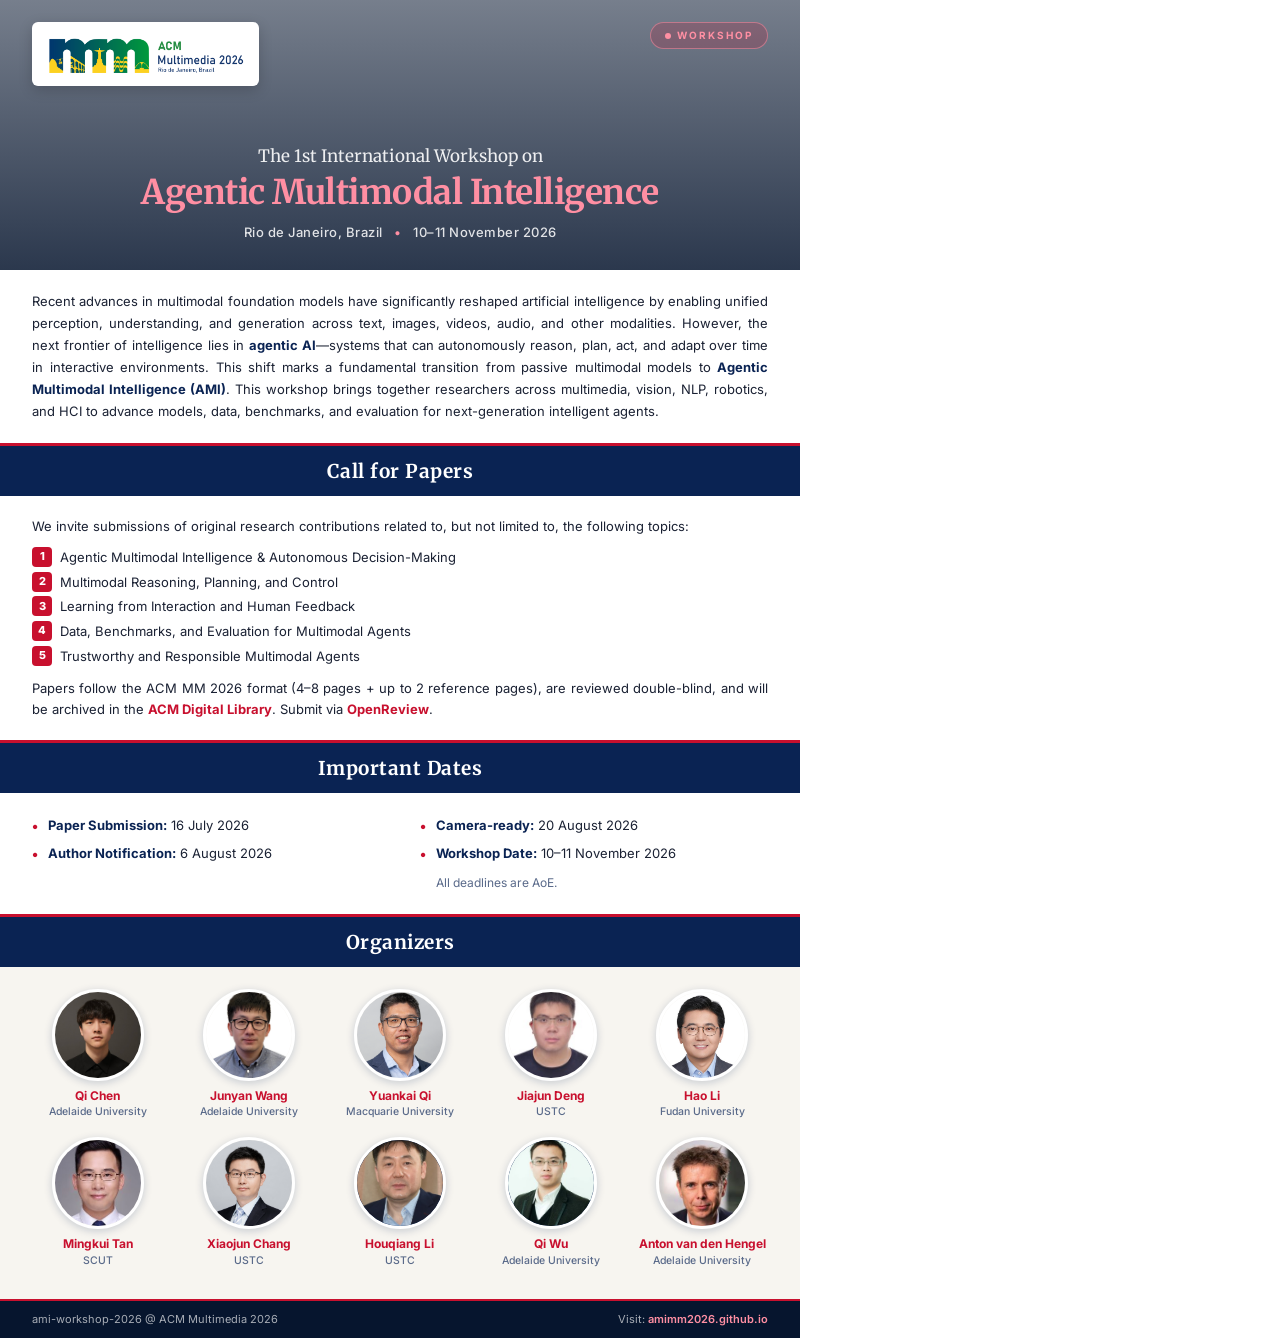
==== poster.html @ 611f3d9d "fix" ====
<!DOCTYPE html>
<html lang="en">
<head>
  <meta charset="UTF-8" />
  <title>AMI Workshop 2026 — Poster</title>
  <link rel="preconnect" href="https://fonts.googleapis.com" />
  <link rel="preconnect" href="https://fonts.gstatic.com" crossorigin />
  <link href="https://fonts.googleapis.com/css2?family=Inter:wght@300;400;500;600;700;800;900&family=Merriweather:ital,wght@0,400;0,700;1,400&display=swap" rel="stylesheet" />
  <style>
    :root {
      --navy:      #0a2353;
      --navy-dark: #06152e;
      --red:       #c8102e;
      --red-light: #ff8fa3;
      --text:      #1a2133;
      --text-mute: #5a6a8a;
      --border:    #dde3ee;
      --cream:     #f7f5f0;
    }
    * { box-sizing: border-box; margin: 0; padding: 0; }
    html, body {
      font-family: 'Inter', system-ui, sans-serif;
      color: var(--text);
      background: #fff;
      line-height: 1.5;
      -webkit-font-smoothing: antialiased;
      margin: 0;
      padding: 0;
    }
    .poster {
      width: 800px;
      background: #fff;
      overflow: hidden;
    }
    /* Preview-only frame when viewed in browser */
    body.preview {
      background: #e5e7ec;
      padding: 30px 10px;
    }
    body.preview .poster {
      margin: 0 auto;
      box-shadow: 0 10px 60px rgba(0,0,0,.25);
    }

    /* ============ HEADER ============ */
    .poster-header {
      position: relative;
      height: 270px;
      background:
        linear-gradient(to bottom, rgba(6,21,46,.55), rgba(6,21,46,.85)),
        url('https://images.unsplash.com/photo-1483729558449-99ef09a8c325?w=1600&q=85&fit=crop&auto=format&fm=jpg') center/cover no-repeat;
      color: #fff;
      padding: 22px 32px 28px;
      display: flex;
      flex-direction: column;
      justify-content: space-between;
    }
    .header-top {
      display: flex;
      justify-content: space-between;
      align-items: flex-start;
    }
    .acm-logo {
      background: #fff;
      padding: 10px 14px;
      border-radius: 6px;
      box-shadow: 0 4px 14px rgba(0,0,0,.18);
    }
    .acm-logo img {
      height: 44px;
      width: auto;
      display: block;
    }
    .header-badge {
      display: inline-flex;
      align-items: center;
      gap: 6px;
      padding: 5px 14px;
      background: rgba(200,16,46,.2);
      border: 1px solid rgba(255,143,163,.5);
      color: var(--red-light);
      font-size: 10px;
      font-weight: 700;
      letter-spacing: 2px;
      text-transform: uppercase;
      border-radius: 100px;
    }
    .header-badge::before {
      content: '';
      width: 6px; height: 6px;
      border-radius: 50%;
      background: var(--red-light);
    }

    .header-center {
      text-align: center;
    }
    .header-subtitle {
      font-family: 'Merriweather', serif;
      font-size: 17px;
      font-weight: 400;
      margin-bottom: 4px;
      color: rgba(255,255,255,.9);
    }
    .header-title {
      font-family: 'Merriweather', serif;
      font-size: 34px;
      font-weight: 700;
      line-height: 1.15;
      color: var(--red-light);
      margin-bottom: 2px;
      letter-spacing: -.5px;
      white-space: nowrap;
    }
    .header-meta {
      font-family: 'Inter', sans-serif;
      font-size: 13px;
      color: rgba(255,255,255,.85);
      margin-top: 10px;
      font-weight: 500;
      letter-spacing: .5px;
    }
    .header-meta .dot { color: var(--red-light); margin: 0 8px; }

    /* ============ SECTION ============ */
    .section { padding: 20px 32px; }
    .section-banner {
      background: var(--navy);
      color: #fff;
      padding: 11px 32px;
      font-family: 'Merriweather', serif;
      font-size: 19px;
      font-weight: 700;
      text-align: center;
      border-top: 3px solid var(--red);
      letter-spacing: .5px;
    }

    .description p {
      font-size: 13px;
      line-height: 1.7;
      color: var(--text);
      text-align: justify;
      hyphens: auto;
    }
    .description strong { color: var(--navy); font-weight: 700; }
    .description a-link { color: var(--red); font-weight: 600; }

    /* CFP topics */
    .topics-list {
      margin: 2px 0;
      padding-left: 0;
      list-style: none;
    }
    .topics-list li {
      font-size: 13px;
      line-height: 1.9;
      counter-increment: step;
      padding-left: 28px;
      position: relative;
      color: var(--text);
    }
    .topics-list li::before {
      content: counter(step);
      position: absolute;
      left: 0; top: 2px;
      width: 20px; height: 20px;
      background: var(--red);
      color: #fff;
      font-size: 11px;
      font-weight: 800;
      display: flex;
      align-items: center;
      justify-content: center;
      border-radius: 4px;
      font-family: 'Inter', sans-serif;
    }
    .topics-list { counter-reset: step; }
    .cfp-intro, .cfp-note {
      font-size: 13px;
      line-height: 1.6;
      color: var(--text);
    }
    .cfp-intro { margin-bottom: 8px; }
    .cfp-note  { margin-top: 10px; text-align: justify; }
    .cfp-note .highlight {
      color: var(--red);
      font-weight: 700;
    }

    /* Dates */
    .dates {
      padding: 18px 32px 22px;
      display: flex;
      flex-wrap: wrap;
      gap: 8px 40px;
    }
    .dates-col { flex: 1; min-width: 260px; }
    .dates-col ul { list-style: none; }
    .dates-col ul li {
      font-size: 13px;
      padding: 3px 0 3px 16px;
      position: relative;
      line-height: 1.7;
    }
    .dates-col ul li::before {
      content: '•';
      position: absolute;
      left: 0;
      color: var(--red);
      font-weight: 800;
      font-size: 14px;
    }
    .dates-col ul li strong {
      color: var(--navy);
      font-weight: 700;
    }
    .deadline-note {
      font-size: 12px;
      color: var(--text-mute);
      margin-top: 6px;
      padding-left: 16px;
    }

    /* Organizers */
    .organizers-wrap {
      padding: 22px 28px 32px;
      background: var(--cream);
    }
    .organizers {
      display: grid;
      grid-template-columns: repeat(5, 1fr);
      gap: 18px 12px;
    }
    .org {
      text-align: center;
    }
    .org-photo {
      width: 92px;
      height: 92px;
      border-radius: 50%;
      border: 3px solid #fff;
      box-shadow: 0 2px 8px rgba(10,35,83,.2);
      object-fit: cover;
      margin: 0 auto 8px;
      display: block;
      background: var(--navy);
    }
    .org-name {
      font-family: 'Inter', sans-serif;
      font-weight: 700;
      font-size: 12px;
      color: var(--red);
      margin-bottom: 2px;
      line-height: 1.2;
    }
    .org-affil {
      font-size: 10.5px;
      color: var(--text-mute);
      line-height: 1.3;
      font-weight: 500;
    }

    /* Footer strip */
    .footer-strip {
      background: var(--navy-dark);
      color: rgba(255,255,255,.65);
      padding: 10px 32px;
      font-size: 11px;
      display: flex;
      justify-content: space-between;
      border-top: 2px solid var(--red);
    }
    .footer-strip a { color: var(--red-light); text-decoration: none; font-weight: 600; }

    @media print {
      body { background: #fff; padding: 0; }
      .poster { box-shadow: none; margin: 0; }
    }
  </style>
</head>
<body>
<script>
  // Only show preview frame when ?preview=1 is in URL
  if (location.search.includes('preview')) {
    document.body.classList.add('preview');
  }
</script>

<div class="poster">

  <!-- Header -->
  <div class="poster-header">
    <div class="header-top">
      <div class="acm-logo">
        <img src="LOGO.png" alt="ACM Multimedia 2026"/>
      </div>
      <div class="header-badge">Workshop</div>
    </div>

    <div class="header-center">
      <div class="header-subtitle">The 1st International Workshop on</div>
      <div class="header-title">Agentic Multimodal Intelligence</div>
      <div class="header-meta">
        Rio de Janeiro, Brazil
        <span class="dot">•</span>
        10–11 November 2026
      </div>
    </div>
  </div>

  <!-- Description -->
  <div class="section description">
    <p>
      Recent advances in multimodal foundation models have significantly reshaped artificial intelligence by enabling unified perception, understanding, and generation across text, images, videos, audio, and other modalities. However, the next frontier of intelligence lies in <strong>agentic AI</strong>&mdash;systems that can autonomously reason, plan, act, and adapt over time in interactive environments. This shift marks a fundamental transition from passive multimodal models to <strong>Agentic Multimodal Intelligence (AMI)</strong>. This workshop brings together researchers across multimedia, vision, NLP, robotics, and HCI to advance models, data, benchmarks, and evaluation for next-generation intelligent agents.
    </p>
  </div>

  <!-- Call for Papers -->
  <div class="section-banner">Call for Papers</div>
  <div class="section">
    <p class="cfp-intro">We invite submissions of original research contributions related to, but not limited to, the following topics:</p>
    <ol class="topics-list">
      <li>Agentic Multimodal Intelligence &amp; Autonomous Decision-Making</li>
      <li>Multimodal Reasoning, Planning, and Control</li>
      <li>Learning from Interaction and Human Feedback</li>
      <li>Data, Benchmarks, and Evaluation for Multimodal Agents</li>
      <li>Trustworthy and Responsible Multimodal Agents</li>
    </ol>
    <p class="cfp-note">
      Papers follow the ACM MM 2026 format (4&ndash;8 pages + up to 2 reference pages), are reviewed double-blind, and will be archived in the <span class="highlight">ACM Digital Library</span>. Submit via <span class="highlight">OpenReview</span>.
    </p>
  </div>

  <!-- Important Dates -->
  <div class="section-banner">Important Dates</div>
  <div class="dates">
    <div class="dates-col">
      <ul>
        <li><strong>Paper Submission:</strong> 16 July 2026</li>
        <li><strong>Author Notification:</strong> 6 August 2026</li>
      </ul>
    </div>
    <div class="dates-col">
      <ul>
        <li><strong>Camera-ready:</strong> 20 August 2026</li>
        <li><strong>Workshop Date:</strong> 10–11 November 2026</li>
      </ul>
      <div class="deadline-note">All deadlines are AoE.</div>
    </div>
  </div>

  <!-- Organizers -->
  <div class="section-banner">Organizers</div>
  <div class="organizers-wrap">
    <div class="organizers">

      <div class="org">
        <img class="org-photo" src="photo/qichen.jpg" alt="Qi Chen"/>
        <div class="org-name">Qi Chen</div>
        <div class="org-affil">Adelaide University</div>
      </div>

      <div class="org">
        <img class="org-photo" src="photo/junyanwang.jpg" alt="Junyan Wang"/>
        <div class="org-name">Junyan Wang</div>
        <div class="org-affil">Adelaide University</div>
      </div>

      <div class="org">
        <img class="org-photo" src="photo/yuankaiqi.png" alt="Yuankai Qi"/>
        <div class="org-name">Yuankai Qi</div>
        <div class="org-affil">Macquarie University</div>
      </div>

      <div class="org">
        <img class="org-photo" src="photo/jiajundeng.jpeg" alt="Jiajun Deng"/>
        <div class="org-name">Jiajun Deng</div>
        <div class="org-affil">USTC</div>
      </div>

      <div class="org">
        <img class="org-photo" src="photo/haoli.jpg" alt="Hao Li"/>
        <div class="org-name">Hao Li</div>
        <div class="org-affil">Fudan University</div>
      </div>

      <div class="org">
        <img class="org-photo" src="photo/mingkuitan.png" alt="Mingkui Tan"/>
        <div class="org-name">Mingkui Tan</div>
        <div class="org-affil">SCUT</div>
      </div>

      <div class="org">
        <img class="org-photo" src="photo/xiaojunchang.jpg" alt="Xiaojun Chang"/>
        <div class="org-name">Xiaojun Chang</div>
        <div class="org-affil">USTC</div>
      </div>

      <div class="org">
        <img class="org-photo" src="photo/houqiangli.jpg" alt="Houqiang Li"/>
        <div class="org-name">Houqiang Li</div>
        <div class="org-affil">USTC</div>
      </div>

      <div class="org">
        <img class="org-photo" src="photo/qiwu.jpeg" alt="Qi Wu"/>
        <div class="org-name">Qi Wu</div>
        <div class="org-affil">Adelaide University</div>
      </div>

      <div class="org">
        <img class="org-photo" src="photo/anton.jpeg" alt="Anton van den Hengel"/>
        <div class="org-name">Anton van den Hengel</div>
        <div class="org-affil">Adelaide University</div>
      </div>

    </div>
  </div>

  <!-- Footer -->
  <div class="footer-strip">
    <span>ami-workshop-2026 @ ACM Multimedia 2026</span>
    <span>Visit: <a>amimm2026.github.io</a></span>
  </div>

</div>

</body>
</html>
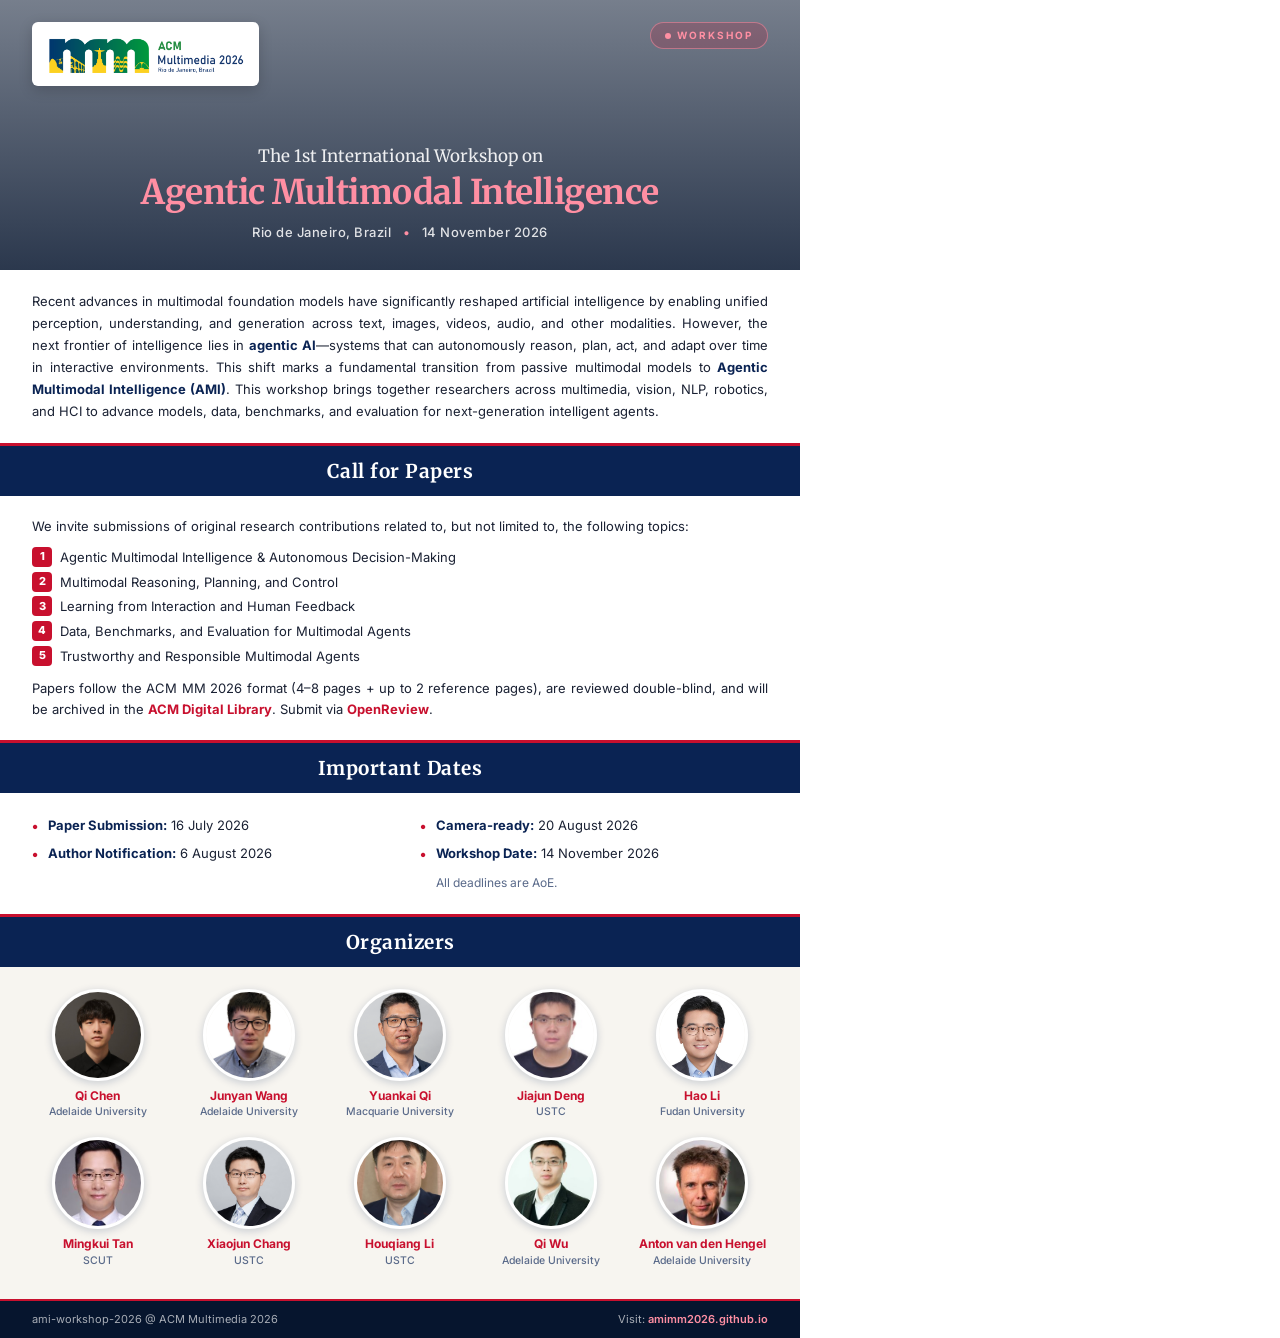
==== commit 67e44fe9: "Update workshop date to 14 Nov 2026 Co-Authored-By: Claude Opus 5.5 <noreply@anthropic.com>" ====
--- a/poster.html
+++ b/poster.html
@@ -304,7 +304,7 @@
       <div class="header-meta">
         Rio de Janeiro, Brazil
         <span class="dot">•</span>
-        10–11 November 2026
+        14 November 2026
       </div>
     </div>
   </div>
@@ -344,7 +344,7 @@
     <div class="dates-col">
       <ul>
         <li><strong>Camera-ready:</strong> 20 August 2026</li>
-        <li><strong>Workshop Date:</strong> 10–11 November 2026</li>
+        <li><strong>Workshop Date:</strong> 14 November 2026</li>
       </ul>
       <div class="deadline-note">All deadlines are AoE.</div>
     </div>
